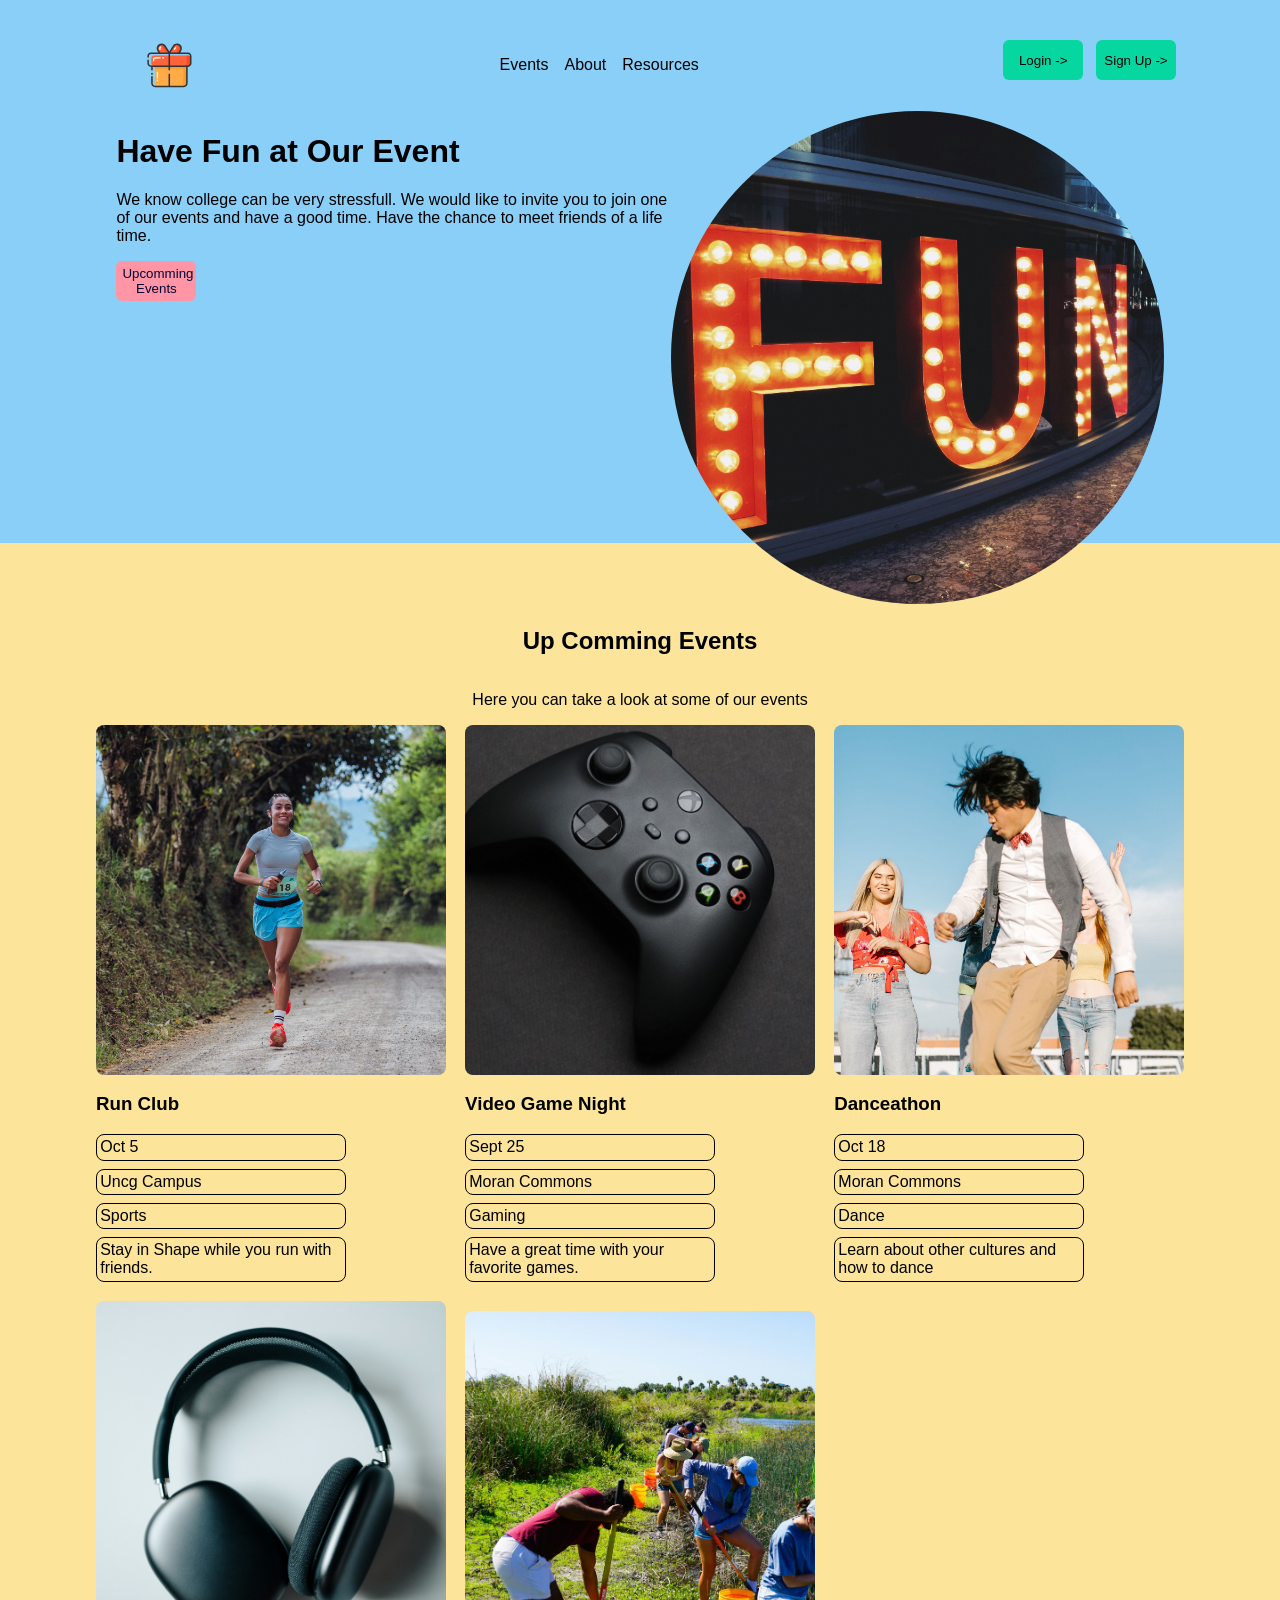
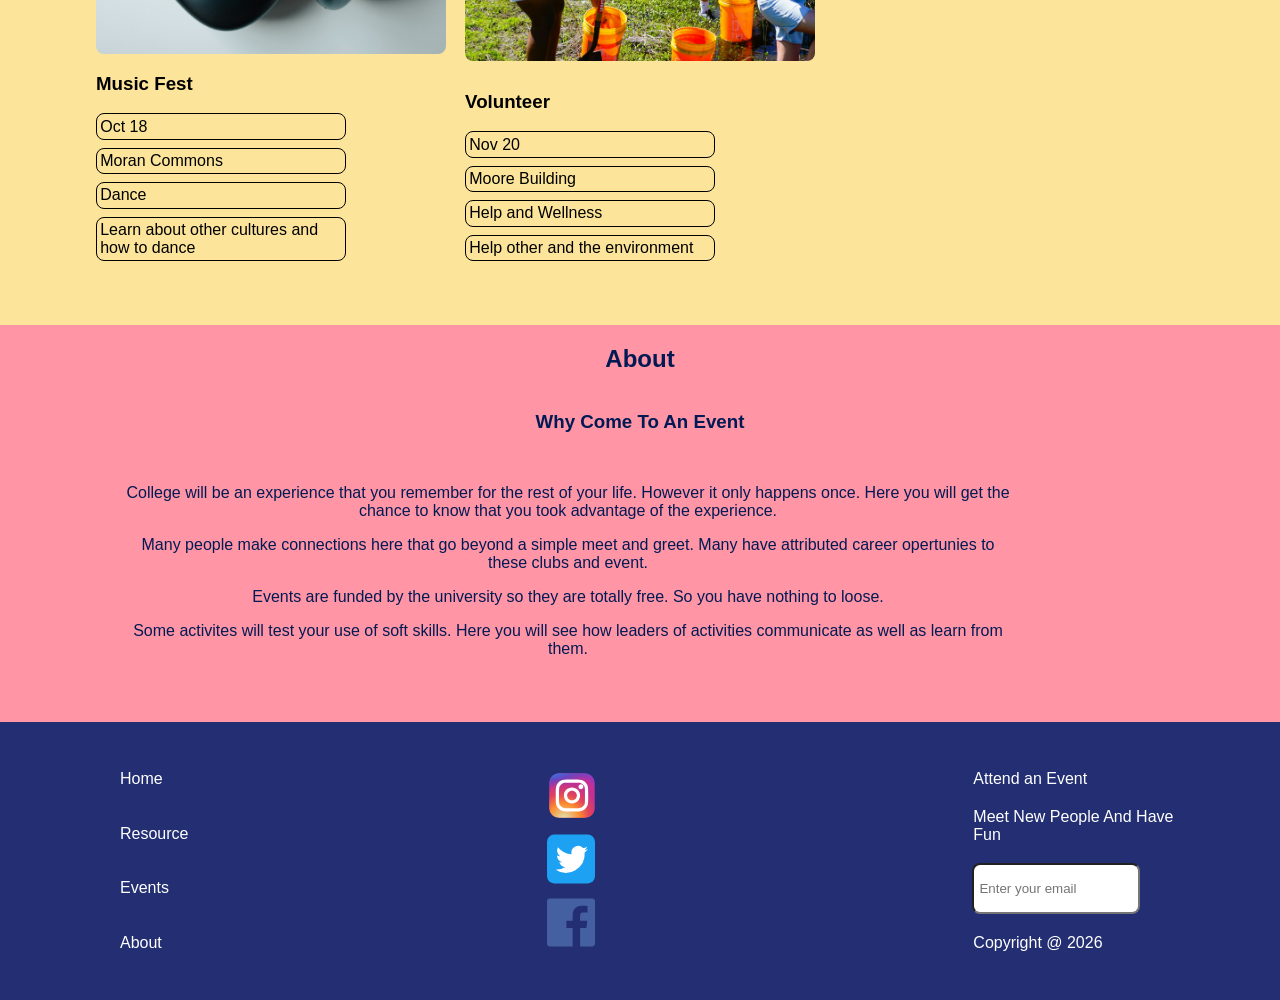
==== index.html @ 2b2dbc81 "first commit" ====
<!DOCTYPE html>
<html lang="en">

<head>
    <meta charset="UTF-8">
    <meta name="viewport" content="width=device-width, initial-scale=1.0">
    <title>Document</title>
    <link rel="stylesheet" href="styles.css" />
</head>

<body>
    <header>
        <nav>
            <ul>
                <li id="first-li" class="ul-word"><a><img id="present" src="./images/gift.svg" /></a></li>
                <div id="center-li">
                    <li class="ul-word"><a href="./event.html">Events</a></li>
                    <li class="ul-word"><a href="#article-sec">About</a></li>
                    <li class="ul-word"><a>Resources</a></li>
                </div>


                <li id="li-buttons">
                    <button>
                        Login ->
                    </button>
                    <button>
                        Sign Up ->
                    </button>
                </li>
            </ul>


        </nav>

        <div id="main-header">
            <div class="left-header">
                <h1>Have Fun at Our Event</h1>
                <p>We know college can be very stressfull.
                    We would like to invite you to join one of
                    our events and have a good time.
                    Have the chance to meet friends of a life time. </p>
                <a href="#event-sec"><button>
                        Upcomming Events
                    </button></a>

            </div>
            <img src="./images/fun.jpg" />
            <!-- <div class="left-header"></div> -->
        </div>

    </header>

    <section id="event-sec">
        <h1>Up Comming Events</h1>
        <p>Here you can take a look at some of our events</p>
        <div id="card-container">
            <div class="cards">
                <img src="./images/running.jpg" />
                <h3>Run Club</h3>
                <div class="card-text">
                    <span>Oct 5</span>
                    <span>Uncg Campus</span>
                    <span>Sports</span>
                    <span>Stay in Shape while you run with friends.</span>
                </div>

            </div>
            <div class="cards">
                <img src="./images/games.jpg" />
                <h3>Video Game Night</h3>
                <div class="card-text">
                    <span>Sept 25</span>
                    <span>Moran Commons</span>
                    <span>Gaming</span>
                    <span>Have a great time with your favorite games.</span>
                </div>

            </div>
            <div class="cards">
                <img src="./images/dance.jpg" />
                <h3>Danceathon</h3>
                <div class="card-text">
                    <span>Oct 18</span>
                    <span>Moran Commons</span>
                    <span>Dance</span>
                    <span>Learn about other cultures and how to dance</span>
                </div>



            </div>
            <div class="cards">
                <img src="./images/music.jpg" />
                <h3>Music Fest</h3>
                <div class="card-text">
                    <span>Oct 18</span>
                    <span>Moran Commons</span>
                    <span>Dance</span>
                    <span>Learn about other cultures and how to dance</span>
                </div>



            </div>
            <div class="cards">
                <img src="./images/volunteer.jpg" />
                <h3>Volunteer</h3>
                <div class="card-text">
                    <span>Nov 20</span>
                    <span>Moore Building</span>
                    <span>Help and Wellness</span>
                    <span>Help other and the environment</span>
                </div>



            </div>
    </section>

    <section id="article-sec">
        <h1>About</h1>
        <h3>Why Come To An Event</h3>
        <ul>
            <li></li>
            <li>
                College will be an experience that you remember for the rest of your life.
                However it only happens once. Here you will get the chance to know that
                you took advantage of the experience.
            </li>
            <li>
                Many people make connections here that go beyond a simple meet and greet.
                Many have attributed career opertunies to these clubs and event.

            </li>
            <li>
                Events are funded by the university so they are totally free.
                So you have nothing to loose.

            </li>
            <li>
                Some activites will test your use of soft skills. Here you will
                see how leaders of activities communicate as well as learn from them.
            </li>

        </ul>



    </section>

    <footer>
        <div>
            <ul id="f-list-1">
                <li>Home</li>
                <li>Resource</li>
                <li>Events</li>
                <li>About</li>

            </ul>
            <ul id="f-list-2">
                <li>  <a><img id="insta" src="./images/insta.svg"></a>
</li>
              <li> <a><img src="./images/twitter.svg"></a></li>
               <li> <a><img src="./images/facebook.svg"></a></li>
               



            </ul>

            <ul id="f-list-3">
                <li>Attend an Event</li>
                <li>Meet New People And Have Fun</li>

                <li><input placeholder=" Enter your email"></li>
                <span>Copyright @ 2026</span>
            </ul>
        </div>
    </footer>

</body>
</html>
---- styles.css ----
body {
    font-family: Arial, sans-serif;
    margin: 0;
}

header {
    background-color: #8ACFF8;
    margin: 0;
    height: 55vh;
    padding: 1.5rem;
}


ul {
    width: 100%;
    display: flex;
    justify-content: space-between;
    margin-left: 5rem;
    margin-right: 5rem;
    list-style: none;
}

a {
    color: inherit;
    text-decoration: none;
}

#first-li {
  text-decoration-style: none;
}

li img {
    height: 3.2rem;
    width: 5;
}


nav {
    display: flex;
    justify-content: space-around;
    /* position: fixed; */
   
}

/* #present {
    width: 10%;
} */

#li-buttons {
    display:flex;
    gap: .8rem;

}

#li-buttons button {
    height: 2.5rem;
    width: 5rem;
    border-radius: 6px;
    border-style: solid;
    border-width: 0px;
    background-color: #06D6A0;
}

#li-buttons button:hover {
    background-color: #FF7F50;
    color: white;
}

#center-li {
    display: flex;
    gap: 1rem;
    margin-top: 1rem;
}

#main-header {
    display: flex;
    justify-content: center;
}

#main-header  img{
    width: 40%;
    border-radius: 50%;

}

.left-header {
    width: 45%;

}

.left-header button {
     height: 2.5rem;
    width: 5rem;
    border-radius: 6px;
    border-style: solid;
    border-width: 0px;
    background-color: #FF95A5;
    color: #010736;
}

.left-header button:hover {
    background-color: #FCE59A;
}

#event-sec {
    display: flex;
    /* height: 100vh; */
    /* flex-direction: column; */
    
    flex-direction: column;
    justify-content: center;
    text-align: center;
    background-color: #FCE59A;
    padding: 4rem;
}

#event-sec2 {
    display: flex;
    /* height: 100vh; */
    /* flex-direction: column; */
    
    flex-direction: column;
    justify-content: center;
    text-align: center;
    background-color: #FCE59A;
    padding: 4rem;
}

/* section p {
    text-align: start;
} */
#card-container {
    display: grid;
    grid-template-columns: 1fr 1fr 1fr;
    gap: 1.2rem;
    margin-left: 2rem;
    margin-right: 2rem;
    /* justify-content: center; */
}


#card-container2 {
   display: flex;
    gap: 1.2rem;
    margin-left: 2rem;
    margin-right: 2rem;
    flex-wrap: wrap;
    flex-direction:row;
    justify-content: space-around;
    
    /* justify-content: center; */
}


.cards {
    display: flex;
    flex-direction: column;
    justify-content: start;
    text-align: start;
   
}

.cards2 {
    display: flex;
    flex-direction: column;
    justify-content: start;
    text-align: start;
    width: 30%;
   
}

.cards img {
    margin: auto;
    width: 100%;
    border-radius: 8px;
}

.cards2 img {
    margin: auto;
    width: 100%;
    border-radius: 8px;
}


.card-text {
    display: flex;
    flex-direction: column;
    /* justify-content: start; */
    gap: .5rem;
}

.card2-text {
    display: flex;
    flex-direction: column;
    /* justify-content: start; */
    gap: .5rem;
}


.card-text span{
    border-style: solid;
    border-width: 0.1px;
    width: 70%;
    border-radius: 8px;
    padding: .2rem .2rem .2rem .2rem;
    padding-right: 0rem;
}

.card-text span:hover {
    background-color: #8CABFF;
}

#article-sec {
    /* margin-top: 3rem; */
    text-align: center;
    display: flex;
    flex-direction: column;
    background-color: #FF95A5;
    color: #021A54;
    padding-bottom: 3rem;
}

#article-sec ul {
    display: flex;
    flex-direction: column;
    justify-content: content;
    width: 70%;
    gap: 1rem;
}

/*Event page*/

#event-page {
    display: grid;
    grid-template-columns: 1fr 1fr .5fr;
    grid-template-rows: 1fr 1fr 1fr;
}

#event-main {
    grid-column-start: 1;
    grid-column-end: 3;
    grid-row-start: 1;
    grid-row-end: 4;
    display: flex;
    flex-direction: column;
    justify-content: center;

}

#event-header {
    text-align: center;
}

#event-main img {
    width: 40%;
    margin-left: 2.5rem;
    border-radius: 10px;
}

#event-main ul {
    display: flex;
    flex-direction: column;
    gap: 1rem;
    font-style: italic;
    width: 60%;
    margin-left: 0px;
}

#side-bar {
    grid-column-start: 3;
    grid-column-end: 4;
    grid-row-start: 1;
    grid-row-end: 4;
    /* gap: 1rem; */
    display: flex;
    flex-direction: column;
    gap: 1rem;
   
}

#side-bar button{
    width: 7rem;
    height: 2.5rem;
    border-radius: 10px;
    border-width: 1px;
    background-color: #9C3D54;
    color: white;
}

#side-bar button:hover {
    background-color: #EEB76B;
}

/* #side-bar ul{
    display: flex;
    flex-direction: column;
    /* margin-left: 0px; */
/* } */ 




footer div{
  display: flex;
  justify-content: center;
  justify-content:space-between;
  /* width: 80%; */
  /* padding:  5rem; */
  padding-top: 2rem;
  padding-bottom: 2rem;
    color: white;
    background-color: #232F72;
}

footer ul {
    display: flex;
    flex-direction: column;
  
}

#f-list-1 {
   display: flex;
   flex-direction: column;
   gap: 1rem;
}

#f-list-2 {
 display: flex;
 flex-direction: column;
 gap: .5rem;
}

footer img {
    /* height: 3rem; */
    width: 3rem;
}

#insta {
    width: 3.7rem;
    position: relative;
    right: .27rem;
}

ul input {
    /* padding: .5rem; */
    width: 10rem;
    height: 2.8rem;
    border-radius: 8px;
    position: relative;
    right: .1rem;
}

footer span {
    display: block;
    
}

@media (min-width: 1150px) {
    .main-header img {
        width: 10%;
    }
}


@media (max-width: 850px) {
    
    #card-container {
        grid-template-columns: 1fr 1fr;
    }

    nav ul {
        flex-wrap: wrap;
    }

    #f-list-3 input {
        width: 5rem;
    }

    #f-list-2 a {
        display: inline-block;
        /* width: 10px; */
        width: auto;
    }

    

    /* #f-list-2 img {
        width: 32px;
        height: 32px;
        display: block;
    } */
    footer div {
        flex-direction: column;
    }

    input {
        width: 15rem;
    }

    footer {
        flex-direction: column;
    }

    /* footer {
        width: 80%;
    } */

    #f-list-1, #f-list-2, #f-list-3 {
        width: 50%;
    }

    #event-header {
        grid-template-columns: 1fr 1fr;
    }

    
}

@media (max-width: 460px) {
    #card-container {
        grid-template-columns: 1fr;
    }

    #main-header {
        flex-direction: column;
        justify-content: center;
        margin-left: 0px;
        /* height: 100vh; */
        /* padding-bottom: 10rem;
         */
        /* margin-bottom: 10rem; */
    }

    

    
}
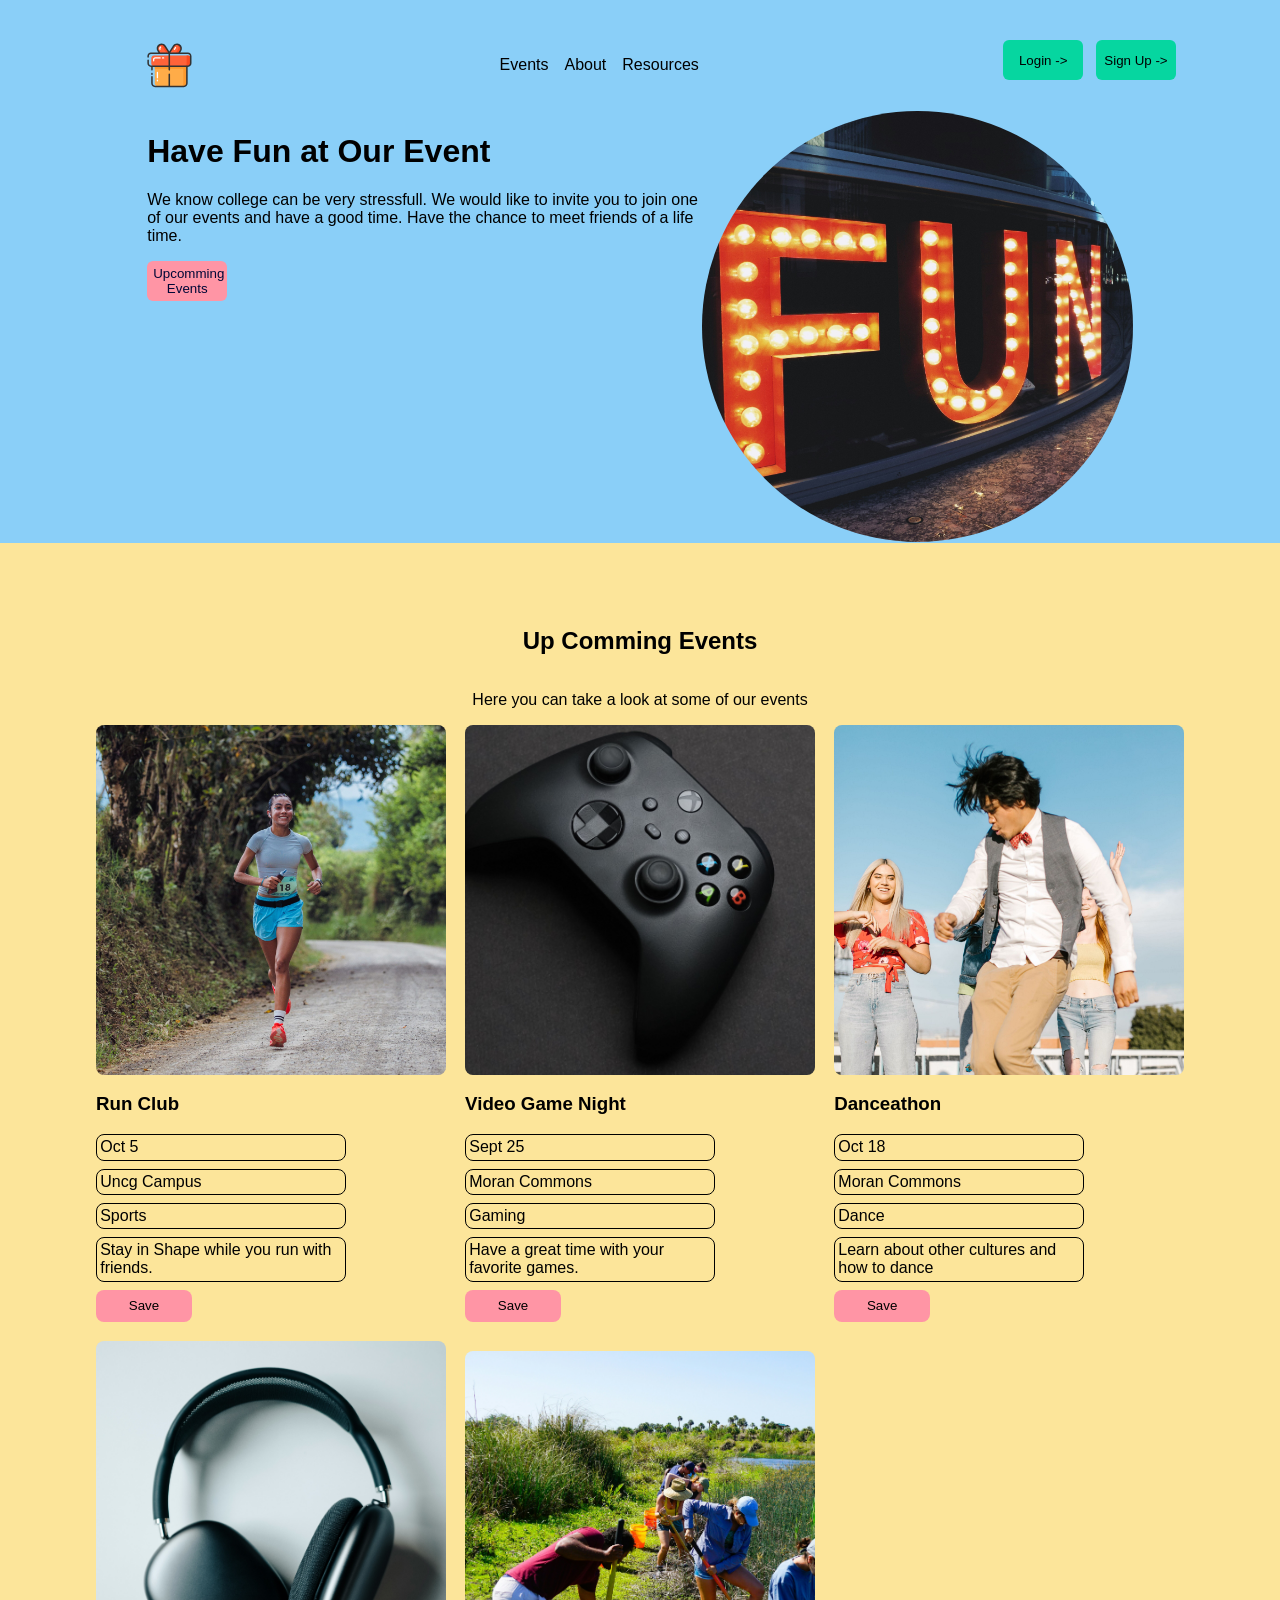
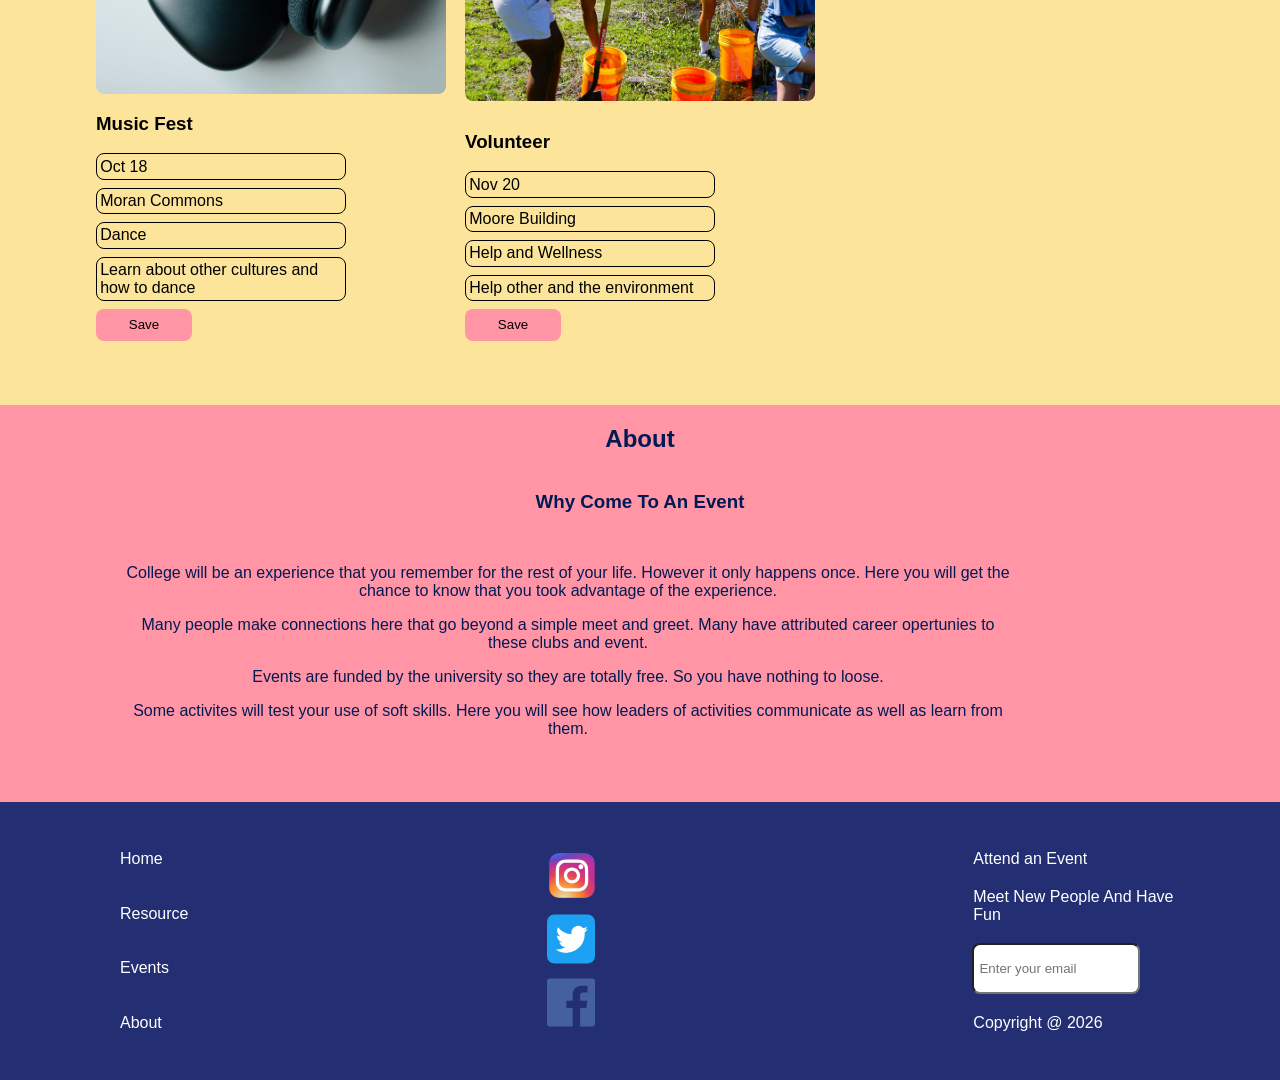
==== commit d7131b10: "Added event listener to button while changing cards" ====
--- a/index.html
+++ b/index.html
@@ -63,7 +63,9 @@
                     <span>Uncg Campus</span>
                     <span>Sports</span>
                     <span>Stay in Shape while you run with friends.</span>
+                    <button class="save">Save</button>
                 </div>
+                
 
             </div>
             <div class="cards">
@@ -74,6 +76,8 @@
                     <span>Moran Commons</span>
                     <span>Gaming</span>
                     <span>Have a great time with your favorite games.</span>
+                    <button class="save">Save</button>
+                    
                 </div>
 
             </div>
@@ -85,12 +89,14 @@
                     <span>Moran Commons</span>
                     <span>Dance</span>
                     <span>Learn about other cultures and how to dance</span>
+                    <button class="save">Save</button>
+
                 </div>
 
 
 
             </div>
-            <div class="cards">
+            <div id="select-card" class="cards" >
                 <img src="./images/music.jpg" />
                 <h3>Music Fest</h3>
                 <div class="card-text">
@@ -98,6 +104,8 @@
                     <span>Moran Commons</span>
                     <span>Dance</span>
                     <span>Learn about other cultures and how to dance</span>
+                    <button class="save">Save</button>
+
                 </div>
 
 
@@ -111,6 +119,8 @@
                     <span>Moore Building</span>
                     <span>Help and Wellness</span>
                     <span>Help other and the environment</span>
+                    <button class="save">Save</button>
+
                 </div>
 
 
@@ -178,6 +188,6 @@
             </ul>
         </div>
     </footer>
-
+<script src="script.js"></script>
 </body>
 </html>
--- a/styles.css
+++ b/styles.css
@@ -162,6 +162,18 @@
    
 }
 
+.select-card {
+     display: flex;
+    flex-direction: column;
+    justify-content: start;
+    text-align: start;
+    border-radius: 8px;
+    padding: 1rem;
+    border-style: solid;
+    border-width: 2px;
+    border-color: black;
+}
+
 .cards2 {
     display: flex;
     flex-direction: column;
@@ -171,6 +183,12 @@
    
 }
 
+.select-card img {
+     margin: auto;
+    width: 100%;
+    border-radius: 8px;
+}
+
 .cards img {
     margin: auto;
     width: 100%;
@@ -189,6 +207,21 @@
     flex-direction: column;
     /* justify-content: start; */
     gap: .5rem;
+}
+
+.save {
+    width: 6rem;
+    border-radius: 8px;
+    height: 2rem;
+    border-style: none;
+    background-color: #FF95A5;
+
+}
+
+.save:hover {
+    background-color: #06D6A0;
+    border-width: 1px;
+    border-style: solid;
 }
 
 .card2-text {
@@ -355,12 +388,25 @@
 footer span {
     display: block;
     
+    
+}
+
+@media (min-width: 1400px) {
+   #main-header img{
+    width: 5rem;
+
+    }
+   
 }
 
 @media (min-width: 1150px) {
-    .main-header img {
-        width: 10%;
-    }
+   #main-header  img{
+    width: 35%;
+    border-radius: 50%;
+
+    }
+
+   
 }
 
 
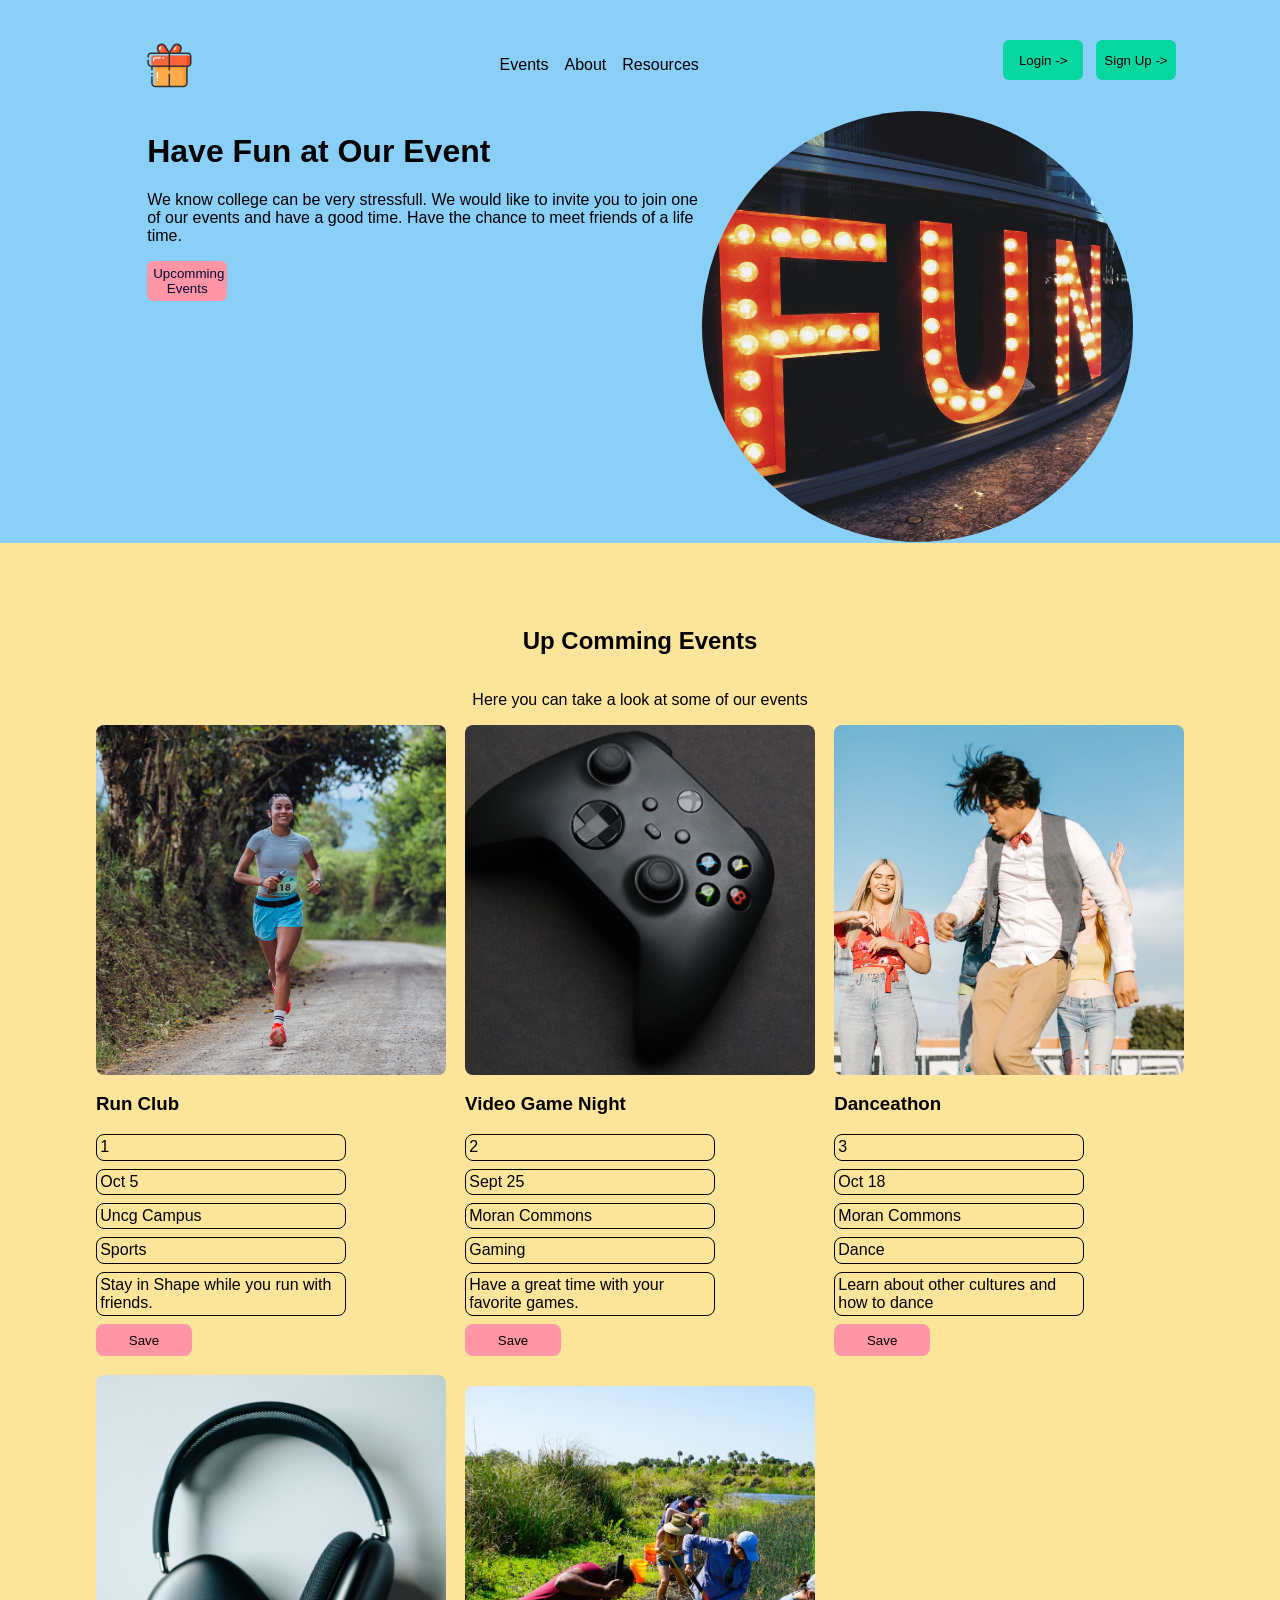
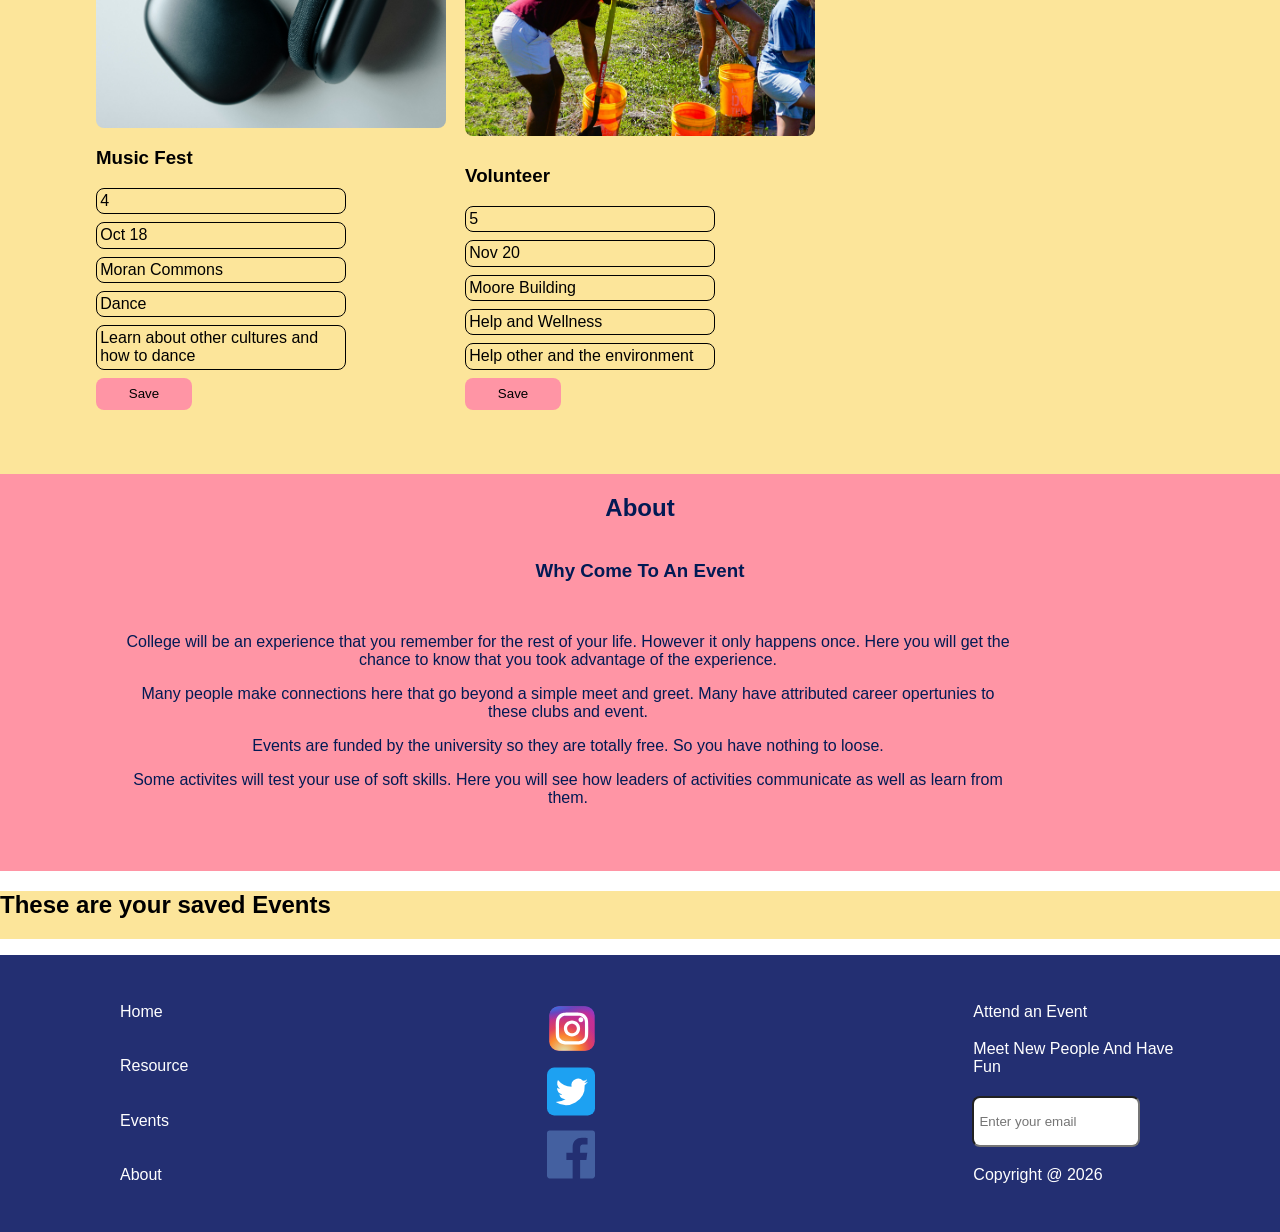
==== commit c2b34472: "Added ability to add events to event summary" ====
--- a/index.html
+++ b/index.html
@@ -59,6 +59,7 @@
                 <img src="./images/running.jpg" />
                 <h3>Run Club</h3>
                 <div class="card-text">
+                    <span>1</span>
                     <span>Oct 5</span>
                     <span>Uncg Campus</span>
                     <span>Sports</span>
@@ -72,6 +73,7 @@
                 <img src="./images/games.jpg" />
                 <h3>Video Game Night</h3>
                 <div class="card-text">
+                    <span>2</span>
                     <span>Sept 25</span>
                     <span>Moran Commons</span>
                     <span>Gaming</span>
@@ -85,6 +87,7 @@
                 <img src="./images/dance.jpg" />
                 <h3>Danceathon</h3>
                 <div class="card-text">
+                    <span>3</span>
                     <span>Oct 18</span>
                     <span>Moran Commons</span>
                     <span>Dance</span>
@@ -100,6 +103,8 @@
                 <img src="./images/music.jpg" />
                 <h3>Music Fest</h3>
                 <div class="card-text">
+                    <span>4</span>
+
                     <span>Oct 18</span>
                     <span>Moran Commons</span>
                     <span>Dance</span>
@@ -115,6 +120,7 @@
                 <img src="./images/volunteer.jpg" />
                 <h3>Volunteer</h3>
                 <div class="card-text">
+                    <span>5</span>
                     <span>Nov 20</span>
                     <span>Moore Building</span>
                     <span>Help and Wellness</span>
@@ -157,6 +163,14 @@
 
 
 
+    </section>
+    <section id="save-section">
+        <h1>These are your saved Events</h1>
+        <div id="added-events">
+            <ul id="saved-list">
+              
+            </ul>
+        </div>
     </section>
 
     <footer>
--- a/styles.css
+++ b/styles.css
@@ -332,7 +332,19 @@
     /* margin-left: 0px; */
 /* } */ 
 
-
+#save-section {
+    background-color: #FCE59A;
+}
+
+#added-events{
+     
+    
+
+}
+
+#saved-list {
+    
+}
 
 
 footer div{
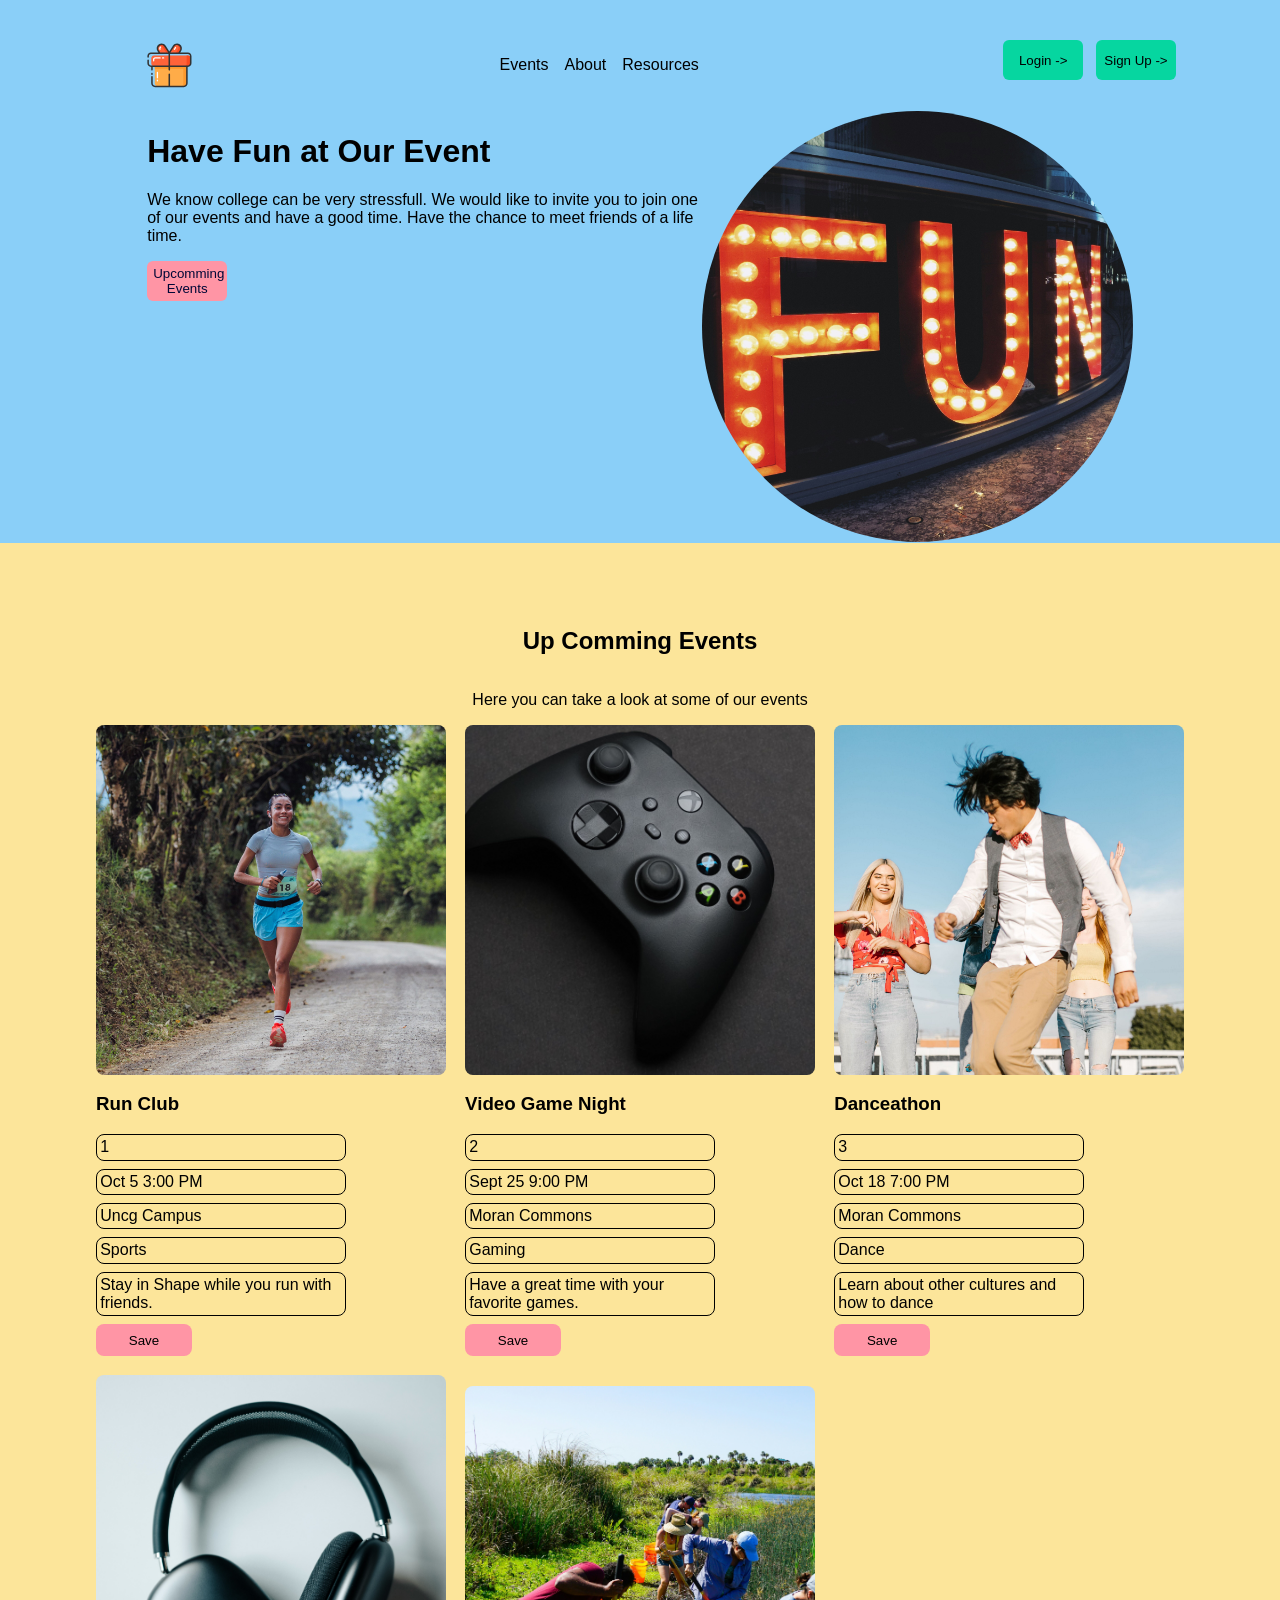
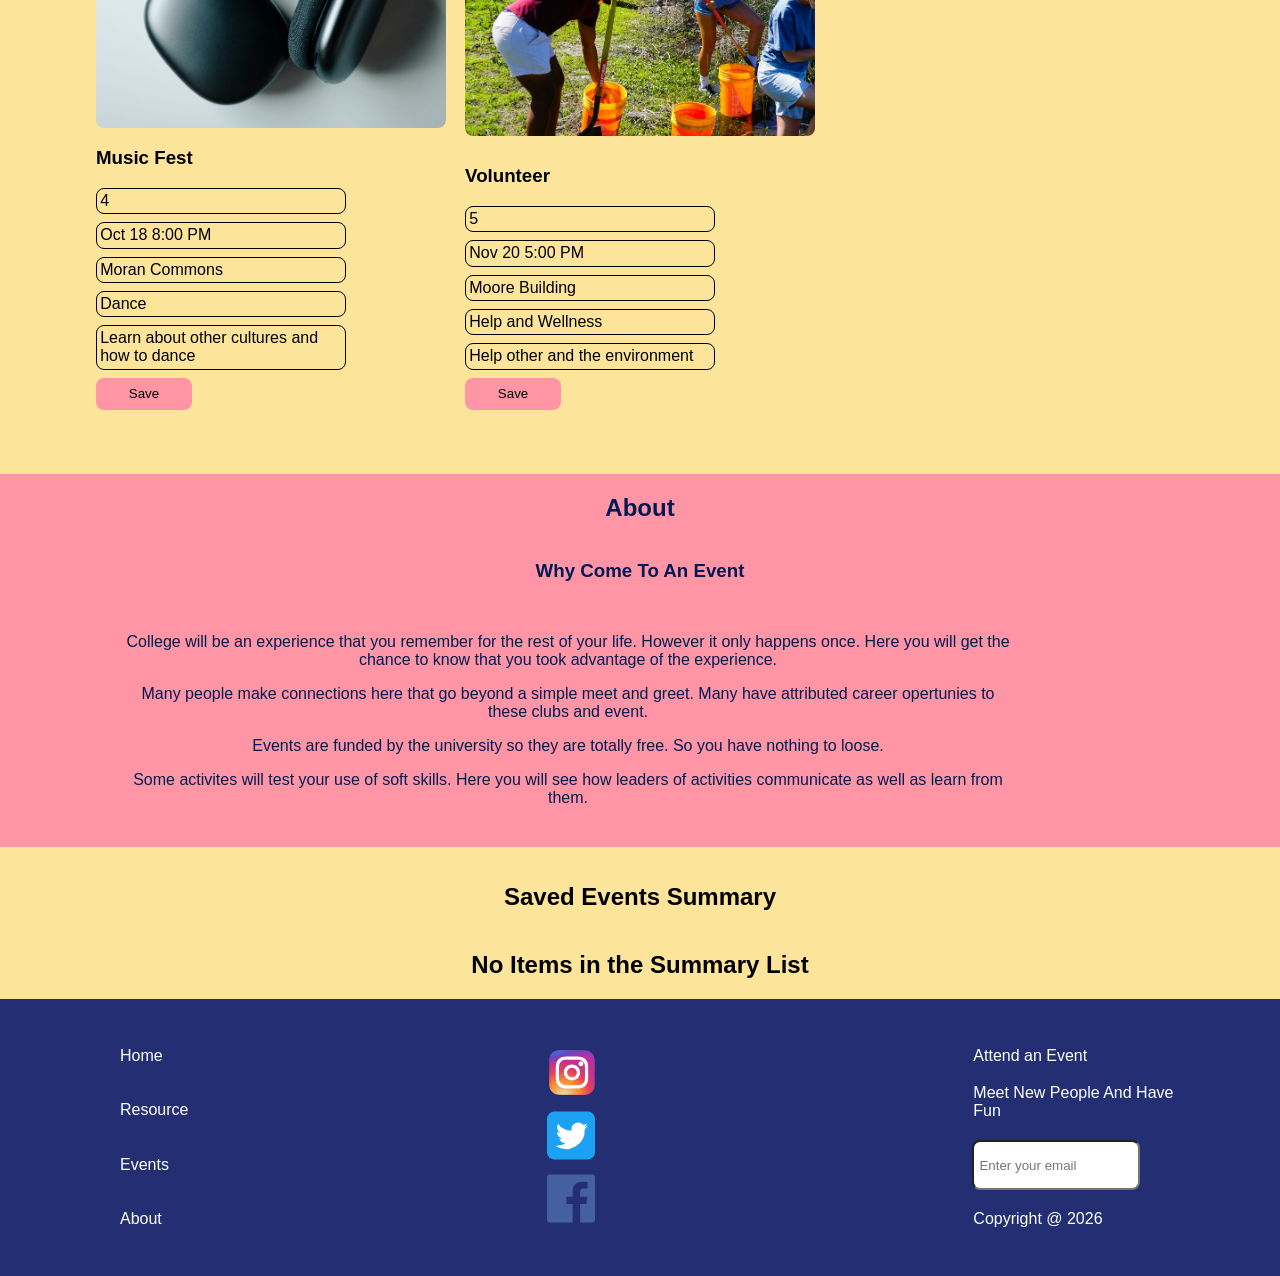
==== commit b7e11771: "Applied styling, and no content list text when empty" ====
--- a/index.html
+++ b/index.html
@@ -60,7 +60,7 @@
                 <h3>Run Club</h3>
                 <div class="card-text">
                     <span>1</span>
-                    <span>Oct 5</span>
+                    <span>Oct 5 3:00 PM</span>
                     <span>Uncg Campus</span>
                     <span>Sports</span>
                     <span>Stay in Shape while you run with friends.</span>
@@ -74,7 +74,7 @@
                 <h3>Video Game Night</h3>
                 <div class="card-text">
                     <span>2</span>
-                    <span>Sept 25</span>
+                    <span>Sept 25 9:00 PM</span>
                     <span>Moran Commons</span>
                     <span>Gaming</span>
                     <span>Have a great time with your favorite games.</span>
@@ -88,7 +88,7 @@
                 <h3>Danceathon</h3>
                 <div class="card-text">
                     <span>3</span>
-                    <span>Oct 18</span>
+                    <span>Oct 18 7:00 PM</span>
                     <span>Moran Commons</span>
                     <span>Dance</span>
                     <span>Learn about other cultures and how to dance</span>
@@ -105,7 +105,7 @@
                 <div class="card-text">
                     <span>4</span>
 
-                    <span>Oct 18</span>
+                    <span>Oct 18 8:00 PM</span>
                     <span>Moran Commons</span>
                     <span>Dance</span>
                     <span>Learn about other cultures and how to dance</span>
@@ -121,7 +121,7 @@
                 <h3>Volunteer</h3>
                 <div class="card-text">
                     <span>5</span>
-                    <span>Nov 20</span>
+                    <span>Nov 20 5:00 PM</span>
                     <span>Moore Building</span>
                     <span>Help and Wellness</span>
                     <span>Help other and the environment</span>
@@ -165,11 +165,11 @@
 
     </section>
     <section id="save-section">
-        <h1>These are your saved Events</h1>
+        <h1>Saved Events Summary</h1>
         <div id="added-events">
-            <ul id="saved-list">
+            <div id="saved-list">
               
-            </ul>
+            </div>
         </div>
     </section>
 
--- a/styles.css
+++ b/styles.css
@@ -201,6 +201,15 @@
     border-radius: 8px;
 }
 
+.rem {
+    visibility: hidden;
+}
+
+.new-val > span:first-child {
+    display: none;
+    visibility: hidden;
+}
+
 
 .card-text {
     display: flex;
@@ -253,6 +262,7 @@
     background-color: #FF95A5;
     color: #021A54;
     padding-bottom: 3rem;
+    
 }
 
 #article-sec ul {
@@ -334,6 +344,14 @@
 
 #save-section {
     background-color: #FCE59A;
+    margin-top: -1.5rem;
+    padding-top: 1rem;
+
+    /* text-align: center; */
+}
+
+#save-section h1 {
+    text-align: center;
 }
 
 #added-events{
@@ -343,8 +361,23 @@
 }
 
 #saved-list {
-    
-}
+    display: flex;
+    justify-content: center;
+    gap: 5%;
+    flex-wrap: wrap;
+    
+}
+
+.new-val{
+    display: flex;
+    justify-content: center;
+    flex-direction: column;
+}
+
+.new-val {
+
+}
+
 
 
 footer div{
@@ -405,7 +438,12 @@
 
 @media (min-width: 1400px) {
    #main-header img{
-    width: 5rem;
+    width: 2rem;
+
+    }
+
+    #main-header img{
+    width:  10%;
 
     }
    
